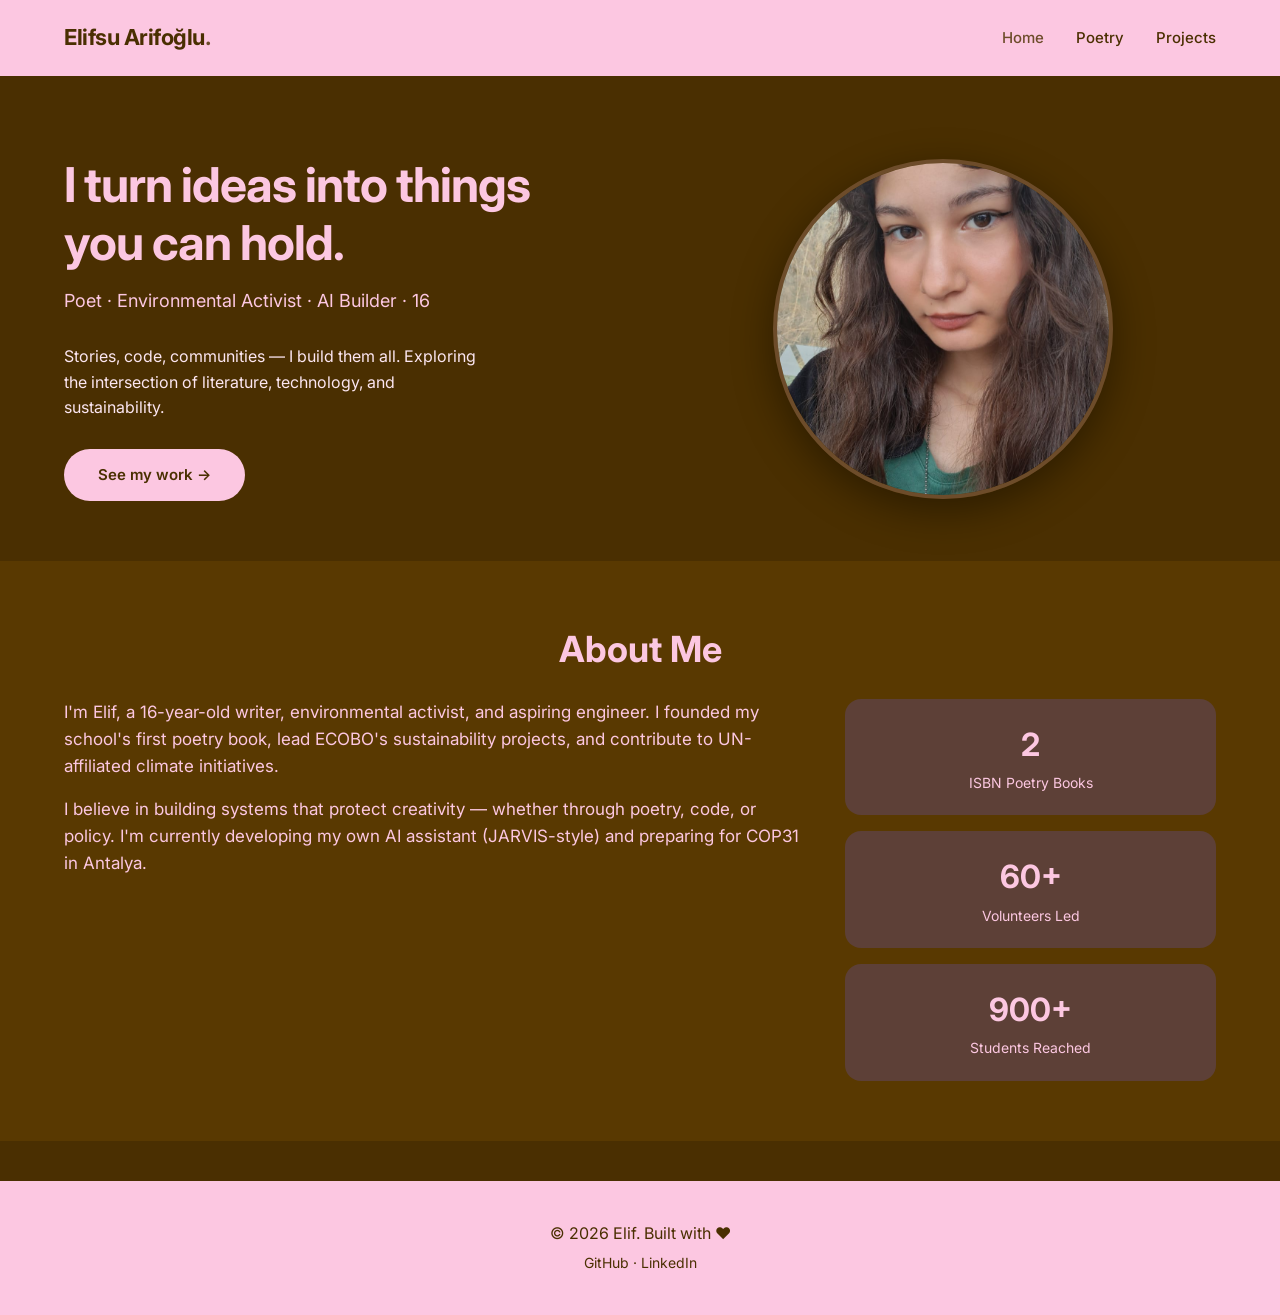
==== index.html @ 8919ee43 "Update index.html" ====
<!DOCTYPE html>
<html lang="en">
<head>
    <meta charset="UTF-8" />
    <meta name="viewport" content="width=device-width, initial-scale=1.0" />
    <title>Elifsu Arifoğlu | Portfolio</title>
    <link rel="stylesheet" href="style.css" />
    <link href="https://fonts.googleapis.com/css2?family=Inter:wght@300;400;500;600;700&display=swap" rel="stylesheet" />
</head>
<body>

    <nav>
        <div class="container">
            <div class="logo">Elifsu Arifoğlu<span>.</span></div>
            <ul class="nav-links">
                <li><a href="index.html" class="active">Home</a></li>
                <li><a href="poetry.html">Poetry</a></li>
                <li><a href="projects.html">Projects</a></li>
            </ul>
        </div>
    </nav>

    <!-- HERO -->
    <section class="hero">
        <div class="container">
            <div class="hero-content">
                <h1>I turn ideas into <span>things you can hold</span>.</h1>
                <p>Poet · Environmental Activist · AI Builder · 16</p>
                <p style="font-size: 16px; color: #fce6f1; max-width: 420px;">
                    Stories, code, communities — I build them all. 
                    Exploring the intersection of literature, technology, and sustainability.
                </p>
                <a href="projects.html" class="btn">See my work →</a>
            </div>
            <div class="hero-image">
                <img src="elif-photo.jpg" alt="Elif" />
            </div>
        </div>
    </section>

    <!-- ABOUT -->
    <section style="background: #593901; padding: 60px 0;">
        <div class="container">
            <h2 class="section-title">About Me</h2>
            <div class="about-grid">
                <div class="about-text">
                    <p>
                        I'm Elif, a 16-year-old writer, environmental activist, and aspiring engineer.
                        I founded my school's first poetry book, lead ECOBO's sustainability projects,
                        and contribute to UN-affiliated climate initiatives.
                    </p>
                    <p>
                        I believe in building systems that protect creativity — whether through
                        poetry, code, or policy. I'm currently developing my own AI assistant (JARVIS-style)
                        and preparing for COP31 in Antalya.
                    </p>
                </div>
                <div class="about-stats">
                    <div class="stat">
                        <span class="stat-number">2</span>
                        <span class="stat-label">ISBN Poetry Books</span>
                    </div>
                    <div class="stat">
                        <span class="stat-number">60+</span>
                        <span class="stat-label">Volunteers Led</span>
                    </div>
                    <div class="stat">
                        <span class="stat-number">900+</span>
                        <span class="stat-label">Students Reached</span>
                    </div>
                </div>
            </div>
        </div>
    </section>

    <footer>
        <div class="container">
            <p>© 2026 Elif. Built with ❤️</p>
            <p style="margin-top: 6px; font-size: 14px;">
                <a href="www.linkedin.com/in/elifsu-arifoğlu-418056383" target="_blank">GitHub</a> ·
                <a href="https://linkedin.com/in/elifsuarifoglu" target="_blank">LinkedIn</a>
            </p>
        </div>
    </footer>

    <script src="script.js"></script>
</body>
</html>
---- style.css ----
/* style.css */

* {
    margin: 0;
    padding: 0;
    box-sizing: border-box;
}

body {
    font-family: 'Inter', -apple-system, BlinkMacSystemFont, sans-serif;
    background: #4a2f01;
    color: #fcc7e1;
    line-height: 1.6;
}

.container {
    max-width: 1200px;
    margin: 0 auto;
    padding: 0 24px;
}

/* NAVIGATION */
nav {
    padding: 20px 0;
    border-bottom: 1px solid #fcc7e1;
    background: #fcc7e1;
    position: sticky;
    top: 0;
    z-index: 100;
}

nav .container {
    display: flex;
    justify-content: space-between;
    align-items: center;
}

.logo {
    font-size: 22px;
    font-weight: 700;
    letter-spacing: -0.5px;
    color: #4a2f01;
}

.logo span {
    color: #6D4C2A;
}

.nav-links {
    display: flex;
    gap: 32px;
    list-style: none;
}

.nav-links a {
    text-decoration: none;
    color: #4a2f01;
    font-weight: 500;
    font-size: 15px;
    transition: color 0.3s;
}

.nav-links a:hover,
.nav-links a.active {
    color: #6D4C2A;
}

/* BUTTONS */
.btn {
    display: inline-block;
    padding: 14px 34px;
    background: #fcc7e1;
    color: #4a2f01;
    text-decoration: none;
    border-radius: 40px;
    font-weight: 600;
    font-size: 15px;
    transition: background 0.3s, transform 0.2s;
    border: none;
    cursor: pointer;
}

.btn:hover {
    background: #6D4C2A;
    color: #fcc7e1;
    transform: translateY(-2px);
}

.btn-outline {
    background: transparent;
    border: 2px solid #fcc7e1;
    color: #fcc7e1;
}

.btn-outline:hover {
    background: #fcc7e1;
    color: #4a2f01;
}

/* HERO */
.hero {
    padding: 80px 0 60px;
}

.hero .container {
    display: grid;
    grid-template-columns: 1fr 1fr;
    gap: 60px;
    align-items: center;
}

.hero-content h1 {
    font-size: 48px;
    font-weight: 700;
    line-height: 1.2;
    margin-bottom: 16px;
    letter-spacing: -1px;
    color: #fcc7e1;
}

.hero-content h1 span {
    color: #fcc7e1;
}

.hero-content p {
    font-size: 18px;
    color: #fcc7e1;
    margin-bottom: 28px;
    max-width: 480px;
}

.hero-image {
    display: flex;
    justify-content: center;
}

.hero-image img {
    width: 340px;
    height: 340px;
    object-fit: cover;
    border-radius: 50%;
    border: 4px solid #6D4C2A;
    box-shadow: 0 12px 40px rgba(0,0,0,0.4);
}

/* SECTION HEADERS */
section {
    padding: 80px 0;
}

.section-title {
    font-size: 36px;
    font-weight: 700;
    text-align: center;
    margin-bottom: 12px;
    color: #fcc7e1;
}

.section-desc {
    text-align: center;
    color: #fcc7e1;
    max-width: 600px;
    margin: 0 auto 48px;
    font-size: 18px;
}

/* POETRY GRID */
.poetry-grid {
    display: grid;
    grid-template-columns: repeat(auto-fit, minmax(300px, 1fr));
    gap: 40px;
}

.poetry-card {
    background: #fcc7e1;
    border-radius: 20px;
    padding: 28px;
    box-shadow: 0 4px 20px rgba(0,0,0,0.3);
    transition: transform 0.3s;
}

.poetry-card:hover {
    transform: translateY(-6px);
}

.poetry-card img {
    width: 100%;
    height: 240px;
    object-fit: cover;
    border-radius: 12px;
    margin-bottom: 16px;
}

.poetry-card h3 {
    font-size: 22px;
    font-weight: 600;
    margin-bottom: 6px;
    color: #4a2f01;
}

.poetry-card .isbn {
    font-size: 13px;
    color: #6D4C2A;
    margin-bottom: 8px;
}

.poetry-card p {
    font-size: 15px;
    color: #3E2723;
    margin-bottom: 12px;
}

.poetry-card .poem-excerpt {
    font-style: italic;
    background: #fcc7e1;
    padding: 16px 20px;
    border-radius: 10px;
    color: #3E2723;
    font-size: 15px;
    border-left: 3px solid #6D4C2A;
}

/* PROJECTS GRID */
.projects-grid {
    display: grid;
    grid-template-columns: repeat(auto-fit, minmax(300px, 1fr));
    gap: 30px;
}

.project-card {
    background: #fcc7e1;
    border-radius: 20px;
    padding: 28px;
    box-shadow: 0 4px 20px rgba(0,0,0,0.3);
    transition: transform 0.3s, box-shadow 0.3s;
}

.project-card:hover {
    transform: translateY(-6px);
    box-shadow: 0 12px 40px rgba(0,0,0,0.4);
}

.project-card .icon {
    font-size: 40px;
    margin-bottom: 12px;
}

.project-card h3 {
    font-size: 20px;
    font-weight: 600;
    margin-bottom: 6px;
    color: #4a2f01;
}

.project-card .tag {
    display: inline-block;
    padding: 4px 14px;
    background: #4a2f01;
    border-radius: 20px;
    font-size: 12px;
    font-weight: 600;
    color: #fcc7e1;
    margin-bottom: 12px;
}

.project-card p {
    font-size: 15px;
    color: #3E2723;
}

/* ABOUT */
.about-grid {
    display: grid;
    grid-template-columns: 2fr 1fr;
    gap: 40px;
    margin-top: 20px;
}

.about-text p {
    margin-bottom: 16px;
    color: #fcc7e1;
    font-size: 17px;
}

.about-stats {
    display: flex;
    flex-direction: column;
    gap: 16px;
}

.stat {
    background: #5D4037;
    padding: 20px 24px;
    border-radius: 16px;
    text-align: center;
}

.stat-number {
    font-size: 32px;
    font-weight: 700;
    color: #fcc7e1;
    display: block;
}

.stat-label {
    font-size: 14px;
    color: #fcc7e1;
}

/* FOOTER */
footer {
    padding: 40px 0;
    background: #fcc7e1;
    color: #4a2f01;
    text-align: center;
    margin-top: 40px;
}

footer a {
    color: #4a2f01;
    text-decoration: none;
    transition: color 0.3s;
}

footer a:hover {
    color: #6D4C2A;
}

/* RESPONSIVE */
@media (max-width: 768px) {
    .hero .container {
        grid-template-columns: 1fr;
        text-align: center;
    }

    .hero-content p {
        margin: 0 auto 28px;
    }

    .hero-image img {
        width: 220px;
        height: 220px;
    }

    .about-grid {
        grid-template-columns: 1fr;
    }

    .nav-links {
        gap: 16px;
    }

    .hero h1 {
        font-size: 32px;
    }

    section {
        padding: 50px 0;
    }
}
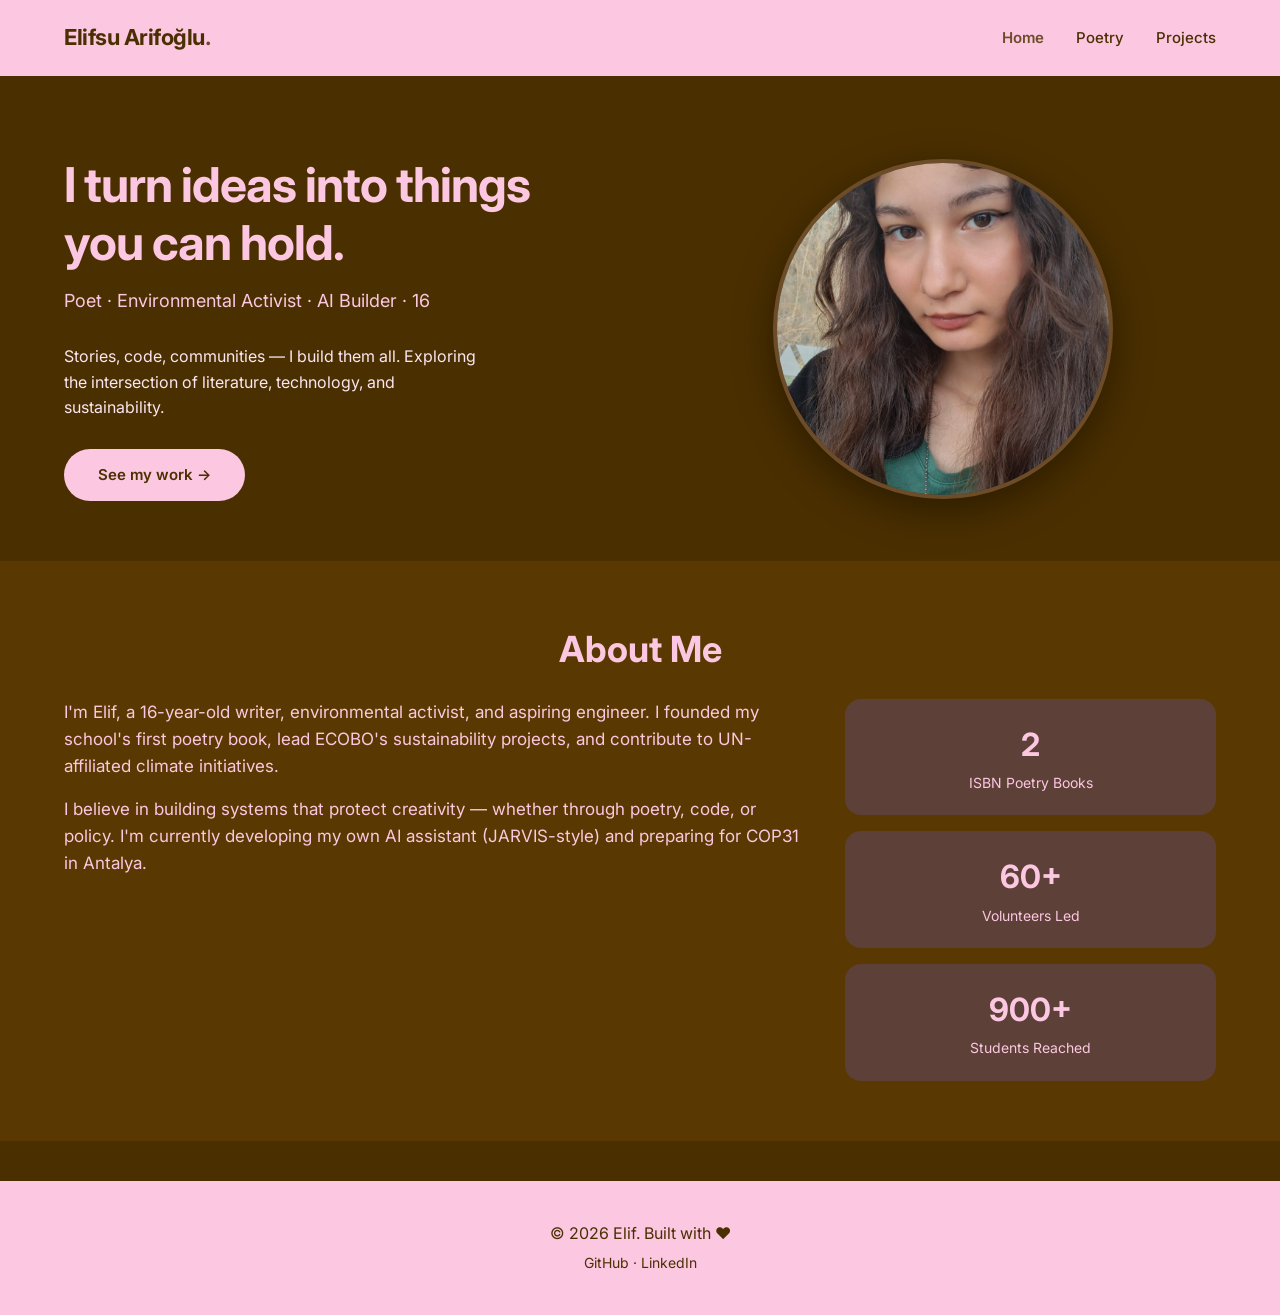
==== commit d38d0a97: "Update index.html" ====
--- a/index.html
+++ b/index.html
@@ -77,8 +77,8 @@
         <div class="container">
             <p>© 2026 Elif. Built with ❤️</p>
             <p style="margin-top: 6px; font-size: 14px;">
-                <a href="www.linkedin.com/in/elifsu-arifoğlu-418056383" target="_blank">GitHub</a> ·
-                <a href="https://linkedin.com/in/elifsuarifoglu" target="_blank">LinkedIn</a>
+                <a href="https://github.com/elifsuarifoglu" target="_blank">GitHub</a> ·
+                <a href="www.linkedin.com/in/elifsu-arifoğlu-418056383" target="_blank">LinkedIn</a>
             </p>
         </div>
     </footer>
--- a/style.css
+++ b/style.css
@@ -19,7 +19,7 @@
     padding: 0 24px;
 }
 
-/* NAVIGATION */
+/* ===== NAVIGATION ===== */
 nav {
     padding: 20px 0;
     border-bottom: 1px solid #fcc7e1;
@@ -65,7 +65,12 @@
     color: #6D4C2A;
 }
 
-/* BUTTONS */
+.nav-links a.active {
+    color: #6D4C2A;
+    font-weight: 600;
+}
+
+/* ===== BUTTONS ===== */
 .btn {
     display: inline-block;
     padding: 14px 34px;
@@ -97,7 +102,7 @@
     color: #4a2f01;
 }
 
-/* HERO */
+/* ===== HERO ===== */
 .hero {
     padding: 80px 0 60px;
 }
@@ -140,10 +145,10 @@
     object-fit: cover;
     border-radius: 50%;
     border: 4px solid #6D4C2A;
-    box-shadow: 0 12px 40px rgba(0,0,0,0.4);
-}
-
-/* SECTION HEADERS */
+    box-shadow: 0 12px 40px rgba(0, 0, 0, 0.4);
+}
+
+/* ===== SECTION HEADERS ===== */
 section {
     padding: 80px 0;
 }
@@ -164,18 +169,30 @@
     font-size: 18px;
 }
 
-/* POETRY GRID */
+.section-subtitle {
+    font-size: 28px;
+    font-weight: 600;
+    text-align: center;
+    margin: 60px 0 30px;
+    color: #fcc7e1;
+}
+
+/* ===== POETRY GRID ===== */
 .poetry-grid {
     display: grid;
+    grid-template-columns: repeat(2, 1fr);
+    gap: 40px;
+}
+
+.poetry-grid.auto-fit {
     grid-template-columns: repeat(auto-fit, minmax(300px, 1fr));
-    gap: 40px;
 }
 
 .poetry-card {
     background: #fcc7e1;
     border-radius: 20px;
     padding: 28px;
-    box-shadow: 0 4px 20px rgba(0,0,0,0.3);
+    box-shadow: 0 4px 20px rgba(0, 0, 0, 0.3);
     transition: transform 0.3s;
 }
 
@@ -220,7 +237,70 @@
     border-left: 3px solid #6D4C2A;
 }
 
-/* PROJECTS GRID */
+/* ===== ŞİİR KARTLARI ===== */
+.book-card {
+    background: #fcc7e1;
+}
+
+.poem-card {
+    background: #ffffff;
+    border: 1px solid #e0d6c8;
+}
+
+.poem-card h3 {
+    color: #4a2f01;
+    font-size: 20px;
+    border-bottom: 2px solid #6D4C2A;
+    padding-bottom: 10px;
+    margin-bottom: 14px;
+}
+
+.poem-full {
+    color: #000000;
+    font-size: 0.95rem;
+    line-height: 1.8;
+    margin: 10px 0 14px;
+    padding: 14px 16px;
+    background: #f9f6f0;
+    border-radius: 10px;
+    font-family: 'Georgia', serif;
+    letter-spacing: 0.2px;
+}
+
+.poem-full .line {
+    display: block;
+}
+
+.poem-full .line-break {
+    display: block;
+    margin-top: 8px;
+}
+
+.poem-status {
+    display: inline-block;
+    font-size: 0.75rem;
+    font-weight: 600;
+    padding: 4px 14px;
+    border-radius: 20px;
+    margin-top: 4px;
+    letter-spacing: 0.5px;
+}
+
+.poem-status.published {
+    background: #e8f5e9;
+    color: #2e7d32;
+}
+
+.poem-status.unpublished {
+    background: #ffebee;
+    color: #c62828;
+}
+
+.all-poems {
+    margin-top: 10px;
+}
+
+/* ===== PROJECTS GRID ===== */
 .projects-grid {
     display: grid;
     grid-template-columns: repeat(auto-fit, minmax(300px, 1fr));
@@ -231,13 +311,15 @@
     background: #fcc7e1;
     border-radius: 20px;
     padding: 28px;
-    box-shadow: 0 4px 20px rgba(0,0,0,0.3);
+    box-shadow: 0 4px 20px rgba(0, 0, 0, 0.3);
     transition: transform 0.3s, box-shadow 0.3s;
+    display: flex;
+    flex-direction: column;
 }
 
 .project-card:hover {
     transform: translateY(-6px);
-    box-shadow: 0 12px 40px rgba(0,0,0,0.4);
+    box-shadow: 0 12px 40px rgba(0, 0, 0, 0.4);
 }
 
 .project-card .icon {
@@ -266,9 +348,310 @@
 .project-card p {
     font-size: 15px;
     color: #3E2723;
-}
-
-/* ABOUT */
+    flex-grow: 1;
+}
+
+/* ===== MORE BUTTON ===== */
+.btn-more {
+    display: inline-block;
+    margin-top: 16px;
+    padding: 8px 24px;
+    background: #4a2f01;
+    color: #fcc7e1;
+    text-decoration: none;
+    border-radius: 30px;
+    font-size: 14px;
+    font-weight: 600;
+    transition: background 0.3s, transform 0.2s;
+    border: none;
+    cursor: pointer;
+    align-self: flex-start;
+}
+
+.btn-more:hover {
+    background: #6D4C2A;
+    transform: translateX(4px);
+}
+
+/* ===== PROJECT DETAIL PAGE ===== */
+
+/* Back Button */
+.btn-back {
+    display: inline-block;
+    margin-bottom: 30px;
+    color: #fcc7e1;
+    text-decoration: none;
+    font-weight: 500;
+    font-size: 16px;
+    transition: color 0.3s, transform 0.2s;
+}
+
+.btn-back:hover {
+    color: #6D4C2A;
+    transform: translateX(-4px);
+}
+
+/* Project Hero */
+.project-hero {
+    text-align: center;
+    margin-bottom: 40px;
+}
+
+.project-hero .icon-large {
+    font-size: 80px;
+    display: block;
+    margin-bottom: 16px;
+}
+
+.project-hero h1 {
+    font-size: 42px;
+    font-weight: 700;
+    color: #fcc7e1;
+    margin-bottom: 8px;
+}
+
+.project-hero .tag-large {
+    display: inline-block;
+    padding: 6px 20px;
+    background: #4a2f01;
+    border-radius: 30px;
+    font-size: 14px;
+    font-weight: 600;
+    color: #fcc7e1;
+}
+
+/* Project Content */
+.project-content {
+    display: grid;
+    grid-template-columns: 2fr 1fr;
+    gap: 40px;
+    margin-top: 30px;
+}
+
+.project-main {
+    background: #fcc7e1;
+    border-radius: 20px;
+    padding: 36px;
+    color: #4a2f01;
+}
+
+.project-main h2 {
+    font-size: 24px;
+    margin-bottom: 16px;
+    color: #4a2f01;
+    border-bottom: 3px solid #6D4C2A;
+    padding-bottom: 10px;
+}
+
+.project-main h3 {
+    font-size: 18px;
+    margin: 24px 0 12px;
+    color: #4a2f01;
+}
+
+.project-main p {
+    font-size: 16px;
+    line-height: 1.8;
+    color: #3E2723;
+    margin-bottom: 12px;
+}
+
+.project-main ul {
+    list-style: none;
+    padding: 0;
+}
+
+.project-main ul li {
+    padding: 10px 16px;
+    margin-bottom: 8px;
+    background: #ffffff;
+    border-radius: 10px;
+    border-left: 4px solid #6D4C2A;
+    font-size: 15px;
+    line-height: 1.6;
+    color: #3E2723;
+    display: flex;
+    align-items: flex-start;
+    gap: 12px;
+}
+
+.project-main ul li .li-icon {
+    font-size: 20px;
+    flex-shrink: 0;
+    margin-top: 2px;
+}
+
+/* Sidebar */
+.project-sidebar {
+    display: flex;
+    flex-direction: column;
+    gap: 20px;
+}
+
+.sidebar-card {
+    background: #fcc7e1;
+    border-radius: 20px;
+    padding: 24px;
+    color: #4a2f01;
+}
+
+.sidebar-card h4 {
+    font-size: 16px;
+    font-weight: 600;
+    margin-bottom: 12px;
+    color: #4a2f01;
+    border-bottom: 2px solid #6D4C2A;
+    padding-bottom: 8px;
+}
+
+.sidebar-card p,
+.sidebar-card li {
+    font-size: 14px;
+    line-height: 1.7;
+    color: #3E2723;
+}
+
+.sidebar-card ul {
+    list-style: none;
+    padding: 0;
+}
+
+.sidebar-card ul li {
+    padding: 6px 0;
+    border-bottom: 1px solid rgba(74, 47, 1, 0.1);
+}
+
+.sidebar-card ul li:last-child {
+    border-bottom: none;
+}
+
+/* Highlight Box */
+.highlight-box {
+    background: #4a2f01;
+    border-radius: 12px;
+    padding: 16px 20px;
+    margin: 16px 0;
+    color: #fcc7e1;
+}
+
+.highlight-box strong {
+    color: #ffffff;
+}
+
+.highlight-box a {
+    color: #fcc7e1;
+    text-decoration: underline;
+    font-weight: 600;
+    transition: color 0.3s;
+}
+
+.highlight-box a:hover {
+    color: #ffffff;
+}
+
+/* Country Tags */
+.country-tags {
+    display: flex;
+    flex-wrap: wrap;
+    gap: 8px;
+    margin: 12px 0;
+}
+
+.country-tag {
+    display: inline-block;
+    padding: 4px 14px;
+    background: #6D4C2A;
+    border-radius: 20px;
+    font-size: 13px;
+    font-weight: 600;
+    color: #fcc7e1;
+}
+
+/* Magazine Button */
+.btn-magazine {
+    display: inline-block;
+    padding: 12px 28px;
+    background: #6D4C2A;
+    color: #fcc7e1;
+    text-decoration: none;
+    border-radius: 30px;
+    font-weight: 600;
+    font-size: 15px;
+    transition: background 0.3s, transform 0.2s;
+    margin-top: 8px;
+}
+
+.btn-magazine:hover {
+    background: #4a2f01;
+    transform: translateY(-2px);
+}
+
+.btn-magazine .icon {
+    margin-right: 8px;
+}
+
+/* Gallery */
+.gallery-section {
+    margin-top: 40px;
+}
+
+.gallery-section h2 {
+    font-size: 24px;
+    color: #fcc7e1;
+    text-align: center;
+    margin-bottom: 24px;
+}
+
+.gallery-grid {
+    display: grid;
+    grid-template-columns: repeat(3, 1fr);
+    gap: 20px;
+}
+
+.gallery-item {
+    background: #fcc7e1;
+    border-radius: 16px;
+    overflow: hidden;
+    aspect-ratio: 4/3;
+    display: flex;
+    align-items: center;
+    justify-content: center;
+    color: #4a2f01;
+    font-size: 14px;
+    text-align: center;
+    padding: 20px;
+    transition: transform 0.3s;
+    border: 2px dashed #6D4C2A;
+}
+
+.gallery-item:hover {
+    transform: scale(1.02);
+}
+
+.gallery-item .placeholder {
+    display: flex;
+    flex-direction: column;
+    align-items: center;
+    gap: 8px;
+}
+
+.gallery-item .placeholder .icon {
+    font-size: 48px;
+}
+
+.gallery-item .placeholder .label {
+    font-weight: 500;
+    font-size: 13px;
+    color: #6D4C2A;
+}
+
+.gallery-item img {
+    width: 100%;
+    height: 100%;
+    object-fit: cover;
+}
+
+/* ===== ABOUT ===== */
 .about-grid {
     display: grid;
     grid-template-columns: 2fr 1fr;
@@ -307,7 +690,7 @@
     color: #fcc7e1;
 }
 
-/* FOOTER */
+/* ===== FOOTER ===== */
 footer {
     padding: 40px 0;
     background: #fcc7e1;
@@ -326,7 +709,7 @@
     color: #6D4C2A;
 }
 
-/* RESPONSIVE */
+/* ===== RESPONSIVE ===== */
 @media (max-width: 768px) {
     .hero .container {
         grid-template-columns: 1fr;
@@ -357,4 +740,43 @@
     section {
         padding: 50px 0;
     }
-}
+
+    .poetry-grid {
+        grid-template-columns: 1fr;
+    }
+
+    .poem-full {
+        font-size: 0.85rem;
+        padding: 12px;
+    }
+
+    .project-content {
+        grid-template-columns: 1fr;
+    }
+
+    .project-hero h1 {
+        font-size: 30px;
+    }
+
+    .project-main {
+        padding: 24px;
+    }
+
+    .gallery-grid {
+        grid-template-columns: 1fr 1fr;
+    }
+
+    .project-detail {
+        padding: 24px;
+    }
+
+    .project-detail-content h2 {
+        font-size: 20px;
+    }
+}
+
+@media (max-width: 480px) {
+    .gallery-grid {
+        grid-template-columns: 1fr;
+    }
+}
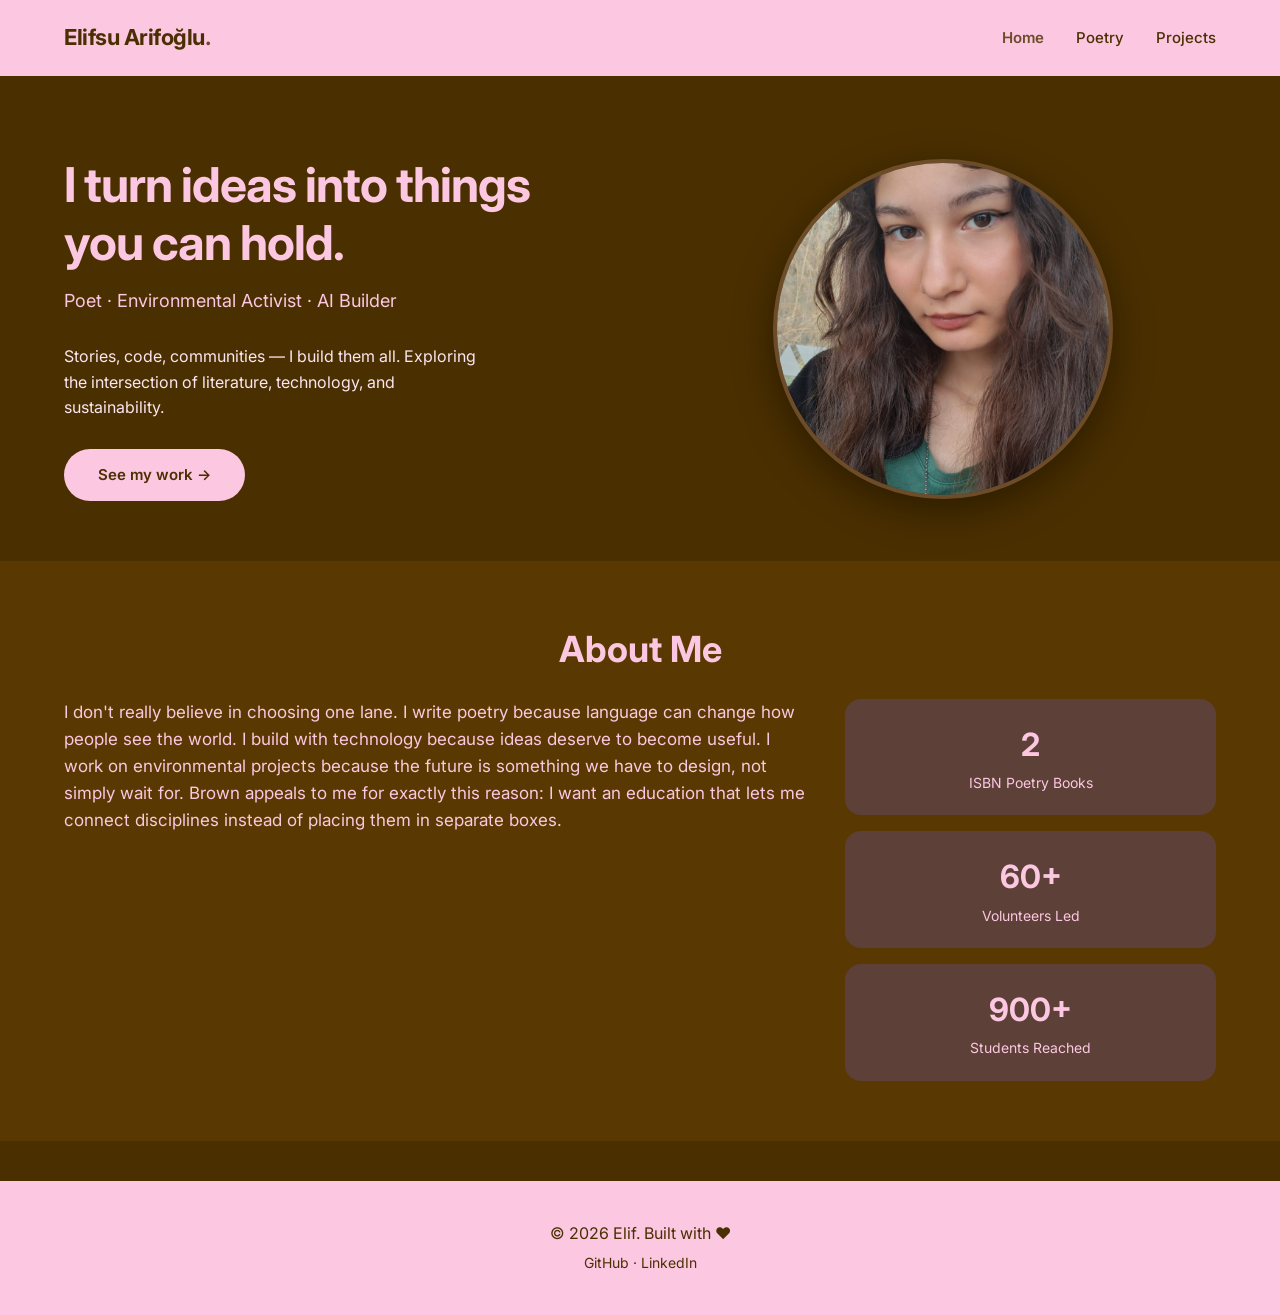
==== commit 4a591c17: "Updatte index.html" ====
--- a/index.html
+++ b/index.html
@@ -25,7 +25,7 @@
         <div class="container">
             <div class="hero-content">
                 <h1>I turn ideas into <span>things you can hold</span>.</h1>
-                <p>Poet · Environmental Activist · AI Builder · 16</p>
+                <p>Poet · Environmental Activist · AI Builder</p>
                 <p style="font-size: 16px; color: #fce6f1; max-width: 420px;">
                     Stories, code, communities — I build them all. 
                     Exploring the intersection of literature, technology, and sustainability.
@@ -45,14 +45,14 @@
             <div class="about-grid">
                 <div class="about-text">
                     <p>
-                        I'm Elif, a 16-year-old writer, environmental activist, and aspiring engineer.
-                        I founded my school's first poetry book, lead ECOBO's sustainability projects,
-                        and contribute to UN-affiliated climate initiatives.
+                        I don't really believe in choosing one lane.
+                        
+                        I write poetry because language can change how people see the world.
+                        I build with technology because ideas deserve to become useful.
+                        I work on environmental projects because the future is something we have to design, not simply wait for.
+
+                        Brown appeals to me for exactly this reason: I want an education that lets me connect disciplines instead of placing them in separate boxes.
                     </p>
-                    <p>
-                        I believe in building systems that protect creativity — whether through
-                        poetry, code, or policy. I'm currently developing my own AI assistant (JARVIS-style)
-                        and preparing for COP31 in Antalya.
                     </p>
                 </div>
                 <div class="about-stats">
@@ -78,7 +78,7 @@
             <p>© 2026 Elif. Built with ❤️</p>
             <p style="margin-top: 6px; font-size: 14px;">
                 <a href="https://github.com/elifsuarifoglu" target="_blank">GitHub</a> ·
-                <a href="www.linkedin.com/in/elifsu-arifoğlu-418056383" target="_blank">LinkedIn</a>
+                <a href="https://linkedin.com/in/elifsu-arifoğlu-418056383" target="_blank">LinkedIn</a>
             </p>
         </div>
     </footer>
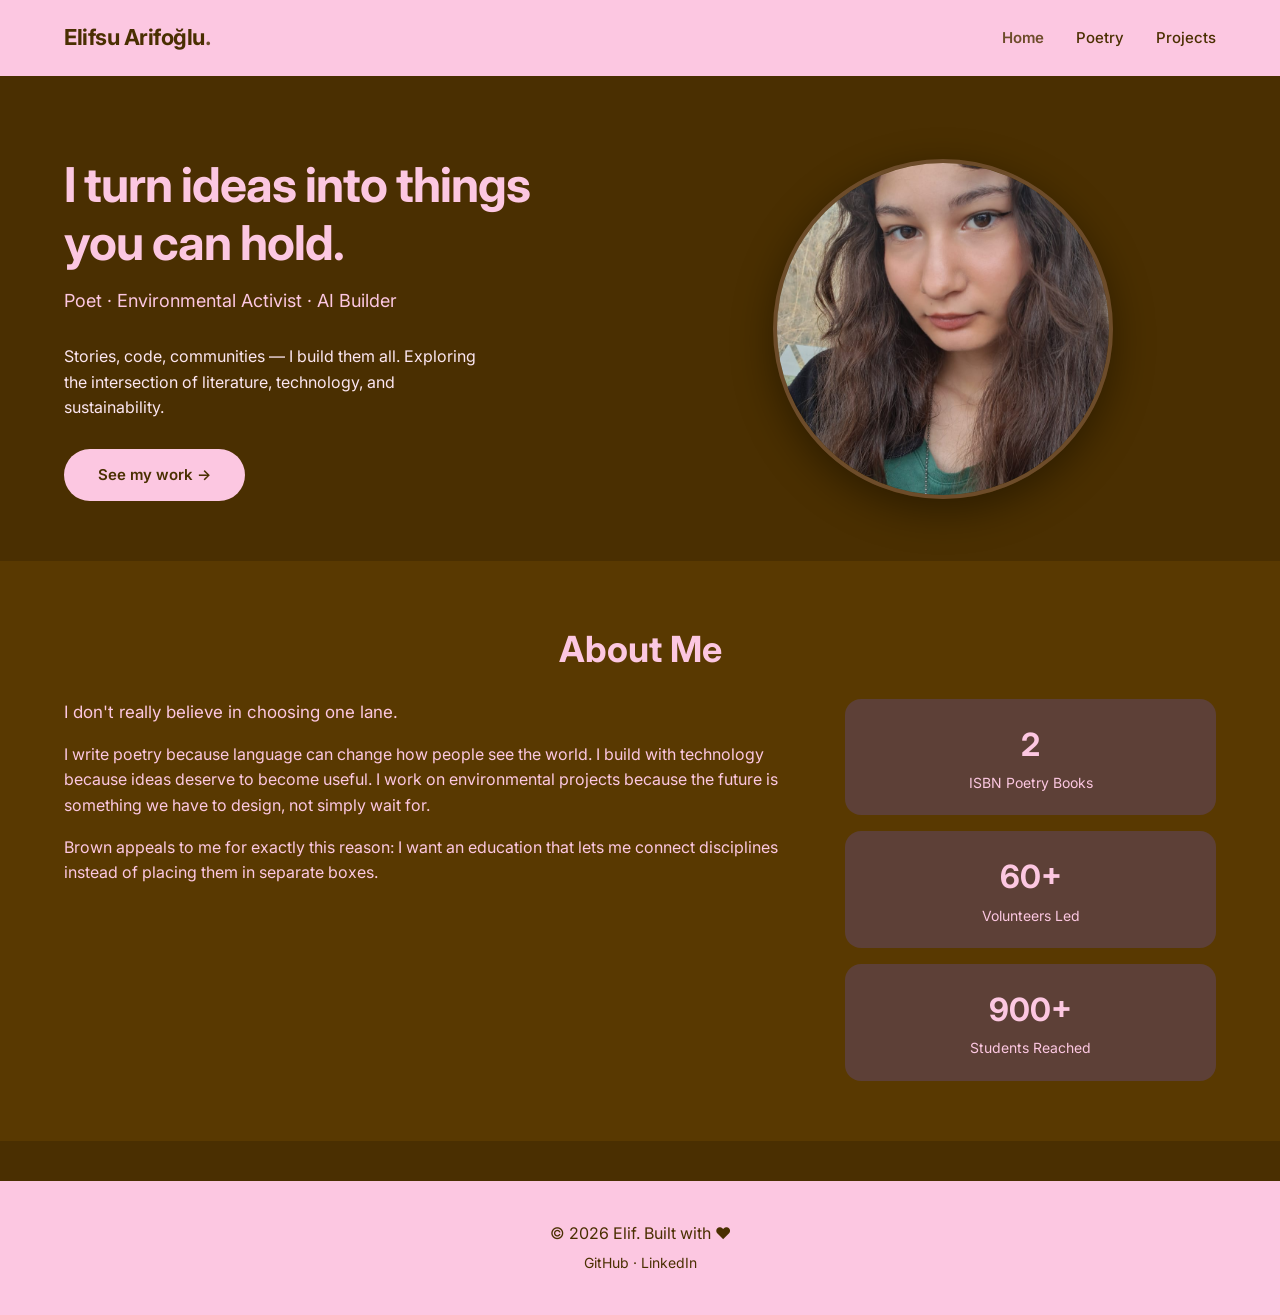
==== commit a21a22d2: "Update index.html" ====
--- a/index.html
+++ b/index.html
@@ -46,11 +46,11 @@
                 <div class="about-text">
                     <p>
                         I don't really believe in choosing one lane.
-                        
+                    </p>    
                         I write poetry because language can change how people see the world.
                         I build with technology because ideas deserve to become useful.
                         I work on environmental projects because the future is something we have to design, not simply wait for.
-
+                    </p>
                         Brown appeals to me for exactly this reason: I want an education that lets me connect disciplines instead of placing them in separate boxes.
                     </p>
                     </p>
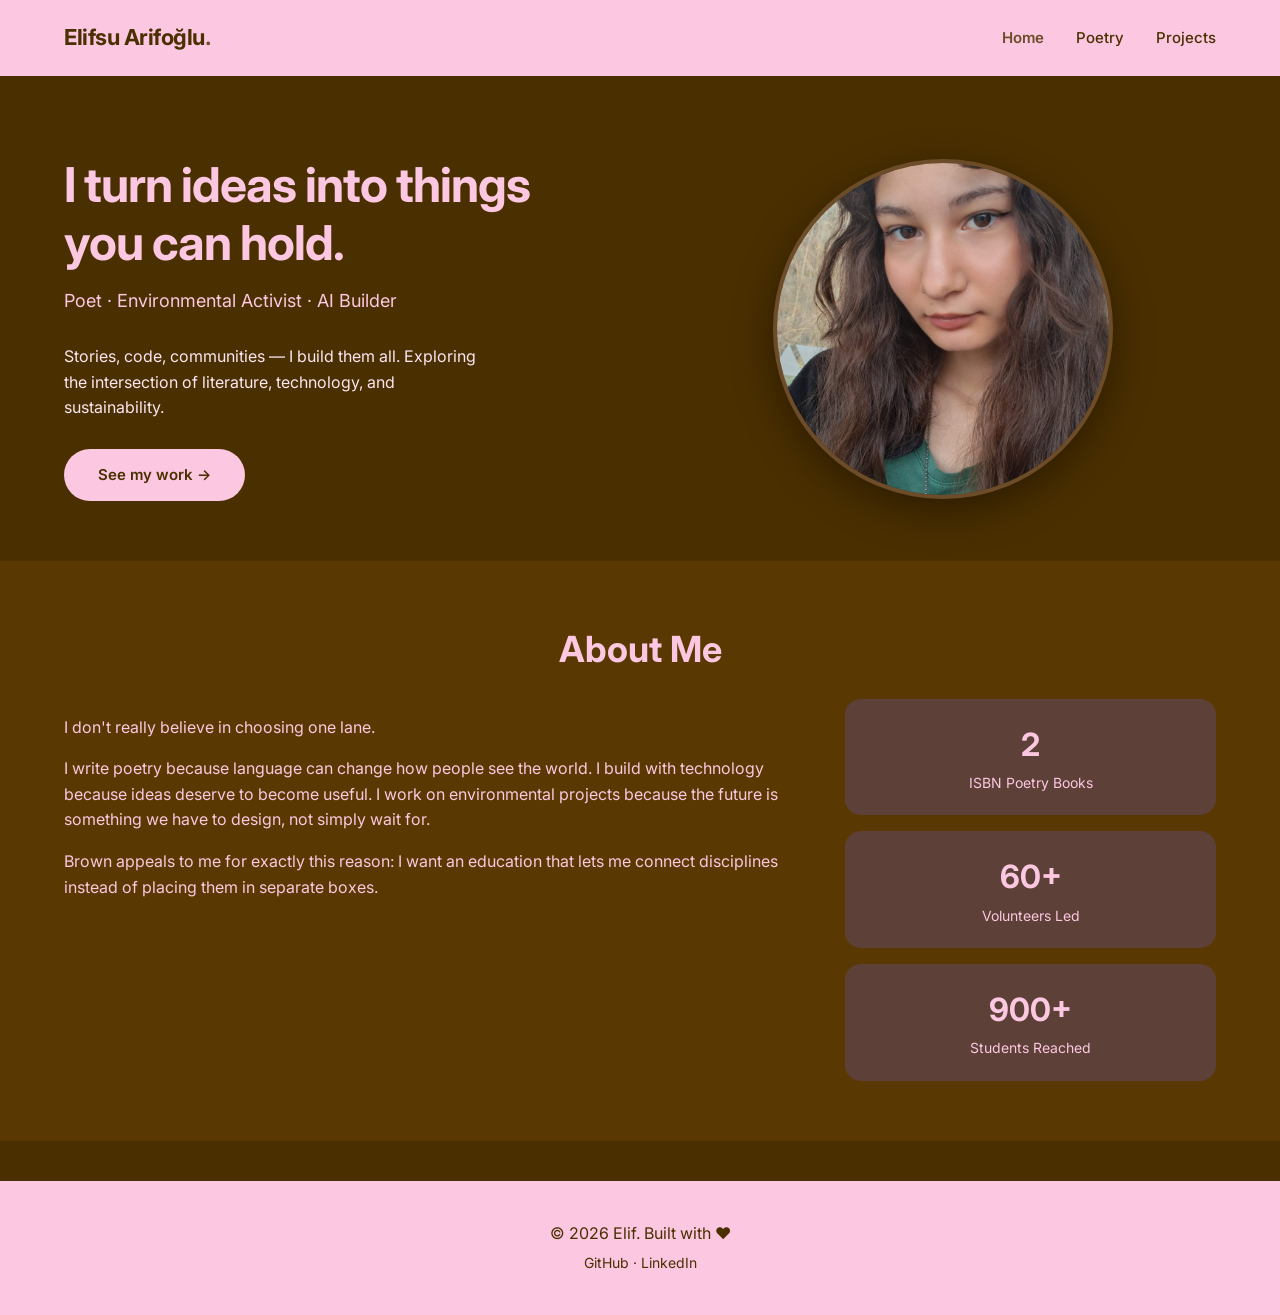
==== commit cfcfaf23: "Update index.html" ====
--- a/index.html
+++ b/index.html
@@ -45,6 +45,7 @@
             <div class="about-grid">
                 <div class="about-text">
                     <p>
+                    </p>
                         I don't really believe in choosing one lane.
                     </p>    
                         I write poetry because language can change how people see the world.
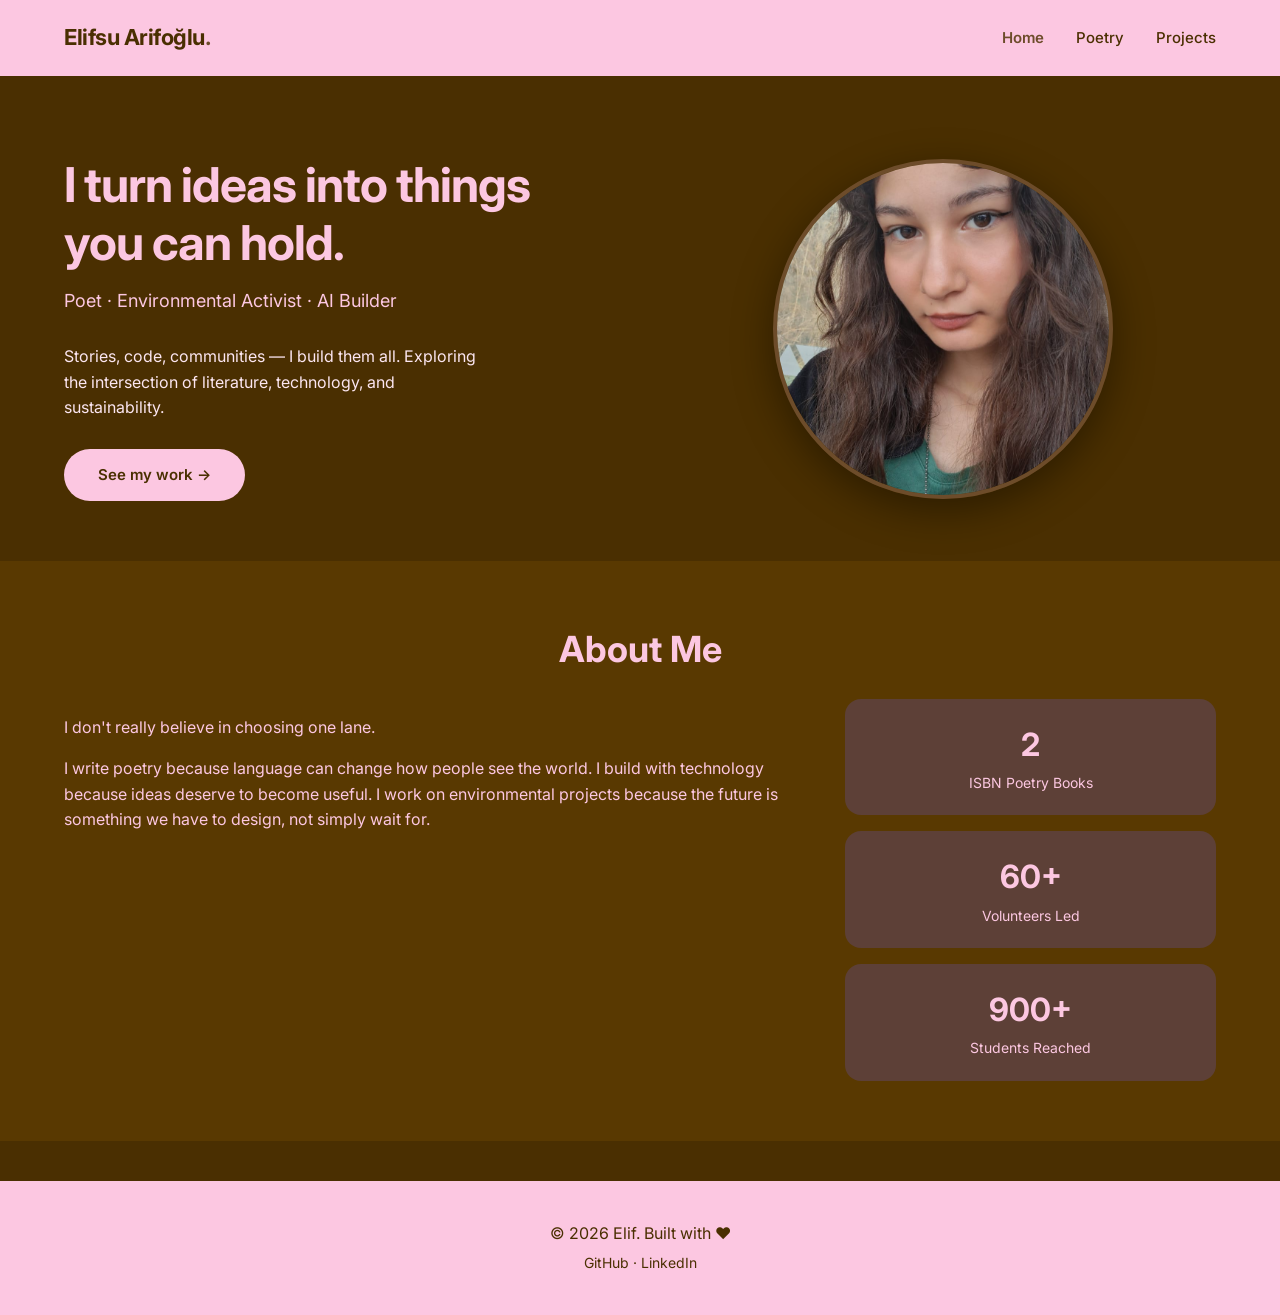
==== commit 6797f474: "Update index.html" ====
--- a/index.html
+++ b/index.html
@@ -52,8 +52,6 @@
                         I build with technology because ideas deserve to become useful.
                         I work on environmental projects because the future is something we have to design, not simply wait for.
                     </p>
-                        Brown appeals to me for exactly this reason: I want an education that lets me connect disciplines instead of placing them in separate boxes.
-                    </p>
                     </p>
                 </div>
                 <div class="about-stats">
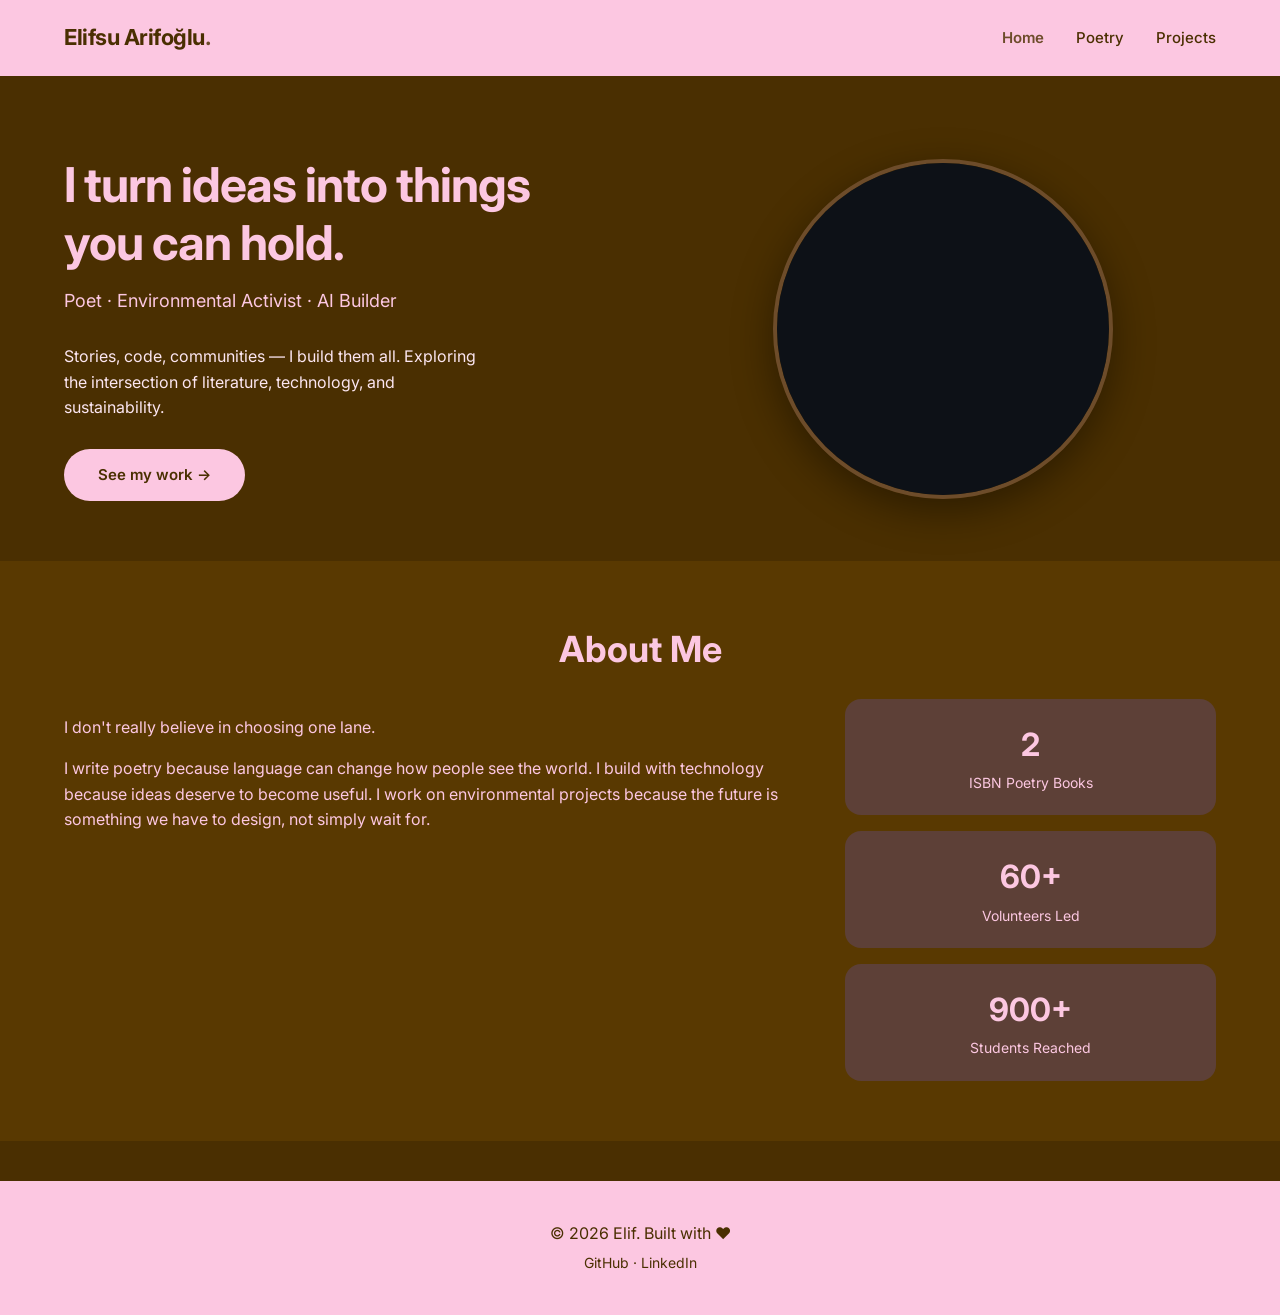
==== commit 4172ba2a: "Update index.html" ====
--- a/index.html
+++ b/index.html
@@ -33,7 +33,7 @@
                 <a href="projects.html" class="btn">See my work →</a>
             </div>
             <div class="hero-image">
-                <img src="elif-photo.jpg" alt="Elif" />
+                <img src="elif-photo.png" alt="Elif" />
             </div>
         </div>
     </section>
--- a/style.css
+++ b/style.css
@@ -253,6 +253,25 @@
     border-bottom: 2px solid #6D4C2A;
     padding-bottom: 10px;
     margin-bottom: 14px;
+}
+
+/* ===== SADECE UNPUBLISHED ŞİİRLER ===== */
+.unpublished-card {
+    background: #4a2f01;
+    border: 1px solid #6D4C2A;
+    border-radius: 22px;
+    padding: 30px;
+    color: #f5eee8;
+}
+
+.unpublished-card h3 {
+    color: #ffffff;
+}
+
+.unpublished-card .poem-full {
+    background: transparent;
+    color: #f5eee8;
+    opacity: 1;
 }
 
 .poem-full {
@@ -292,8 +311,8 @@
 }
 
 .poem-status.unpublished {
-    background: #ffebee;
-    color: #c62828;
+    background: #6D4C2A;
+    color: #f5eee8;
 }
 
 .all-poems {
@@ -590,7 +609,7 @@
     margin-right: 8px;
 }
 
-/* Gallery */
+/* ===== GALLERY - YENİDEN DÜZENLENDİ ===== */
 .gallery-section {
     margin-top: 40px;
 }
@@ -612,43 +631,50 @@
     background: #fcc7e1;
     border-radius: 16px;
     overflow: hidden;
-    aspect-ratio: 4/3;
+    aspect-ratio: 4 / 3;
+    box-shadow: 0 4px 12px rgba(0, 0, 0, 0.2);
+    transition: transform 0.3s, box-shadow 0.3s;
+}
+
+.gallery-item:hover {
+    transform: scale(1.03);
+    box-shadow: 0 8px 24px rgba(0, 0, 0, 0.4);
+    z-index: 2;
+}
+
+.gallery-item .placeholder {
+    width: 100%;
+    height: 100%;
+    overflow: hidden;
+    background: #6D4C2A;
     display: flex;
     align-items: center;
     justify-content: center;
-    color: #4a2f01;
-    font-size: 14px;
-    text-align: center;
-    padding: 20px;
-    transition: transform 0.3s;
-    border: 2px dashed #6D4C2A;
-}
-
-.gallery-item:hover {
-    transform: scale(1.02);
-}
-
-.gallery-item .placeholder {
-    display: flex;
-    flex-direction: column;
-    align-items: center;
-    gap: 8px;
-}
-
+}
+
+/* ===== FOTOĞRAFLARIN TAM KAPLAMASI ===== */
+.gallery-item .placeholder img {
+    width: 100% !important;
+    height: 100% !important;
+    object-fit: cover !important;
+    display: block !important;
+    transition: transform 0.5s ease;
+}
+
+.gallery-item:hover .placeholder img {
+    transform: scale(1.1);
+}
+
+/* Placeholder içinde yazı/ikon varsa (fallback) */
 .gallery-item .placeholder .icon {
     font-size: 48px;
+    color: #fcc7e1;
 }
 
 .gallery-item .placeholder .label {
     font-weight: 500;
     font-size: 13px;
-    color: #6D4C2A;
-}
-
-.gallery-item img {
-    width: 100%;
-    height: 100%;
-    object-fit: cover;
+    color: #fcc7e1;
 }
 
 /* ===== ABOUT ===== */
@@ -661,7 +687,7 @@
 
 .about-text p {
     margin-bottom: 16px;
-    color: #fcc7e1;
+    color: #4a2f01;
     font-size: 17px;
 }
 
